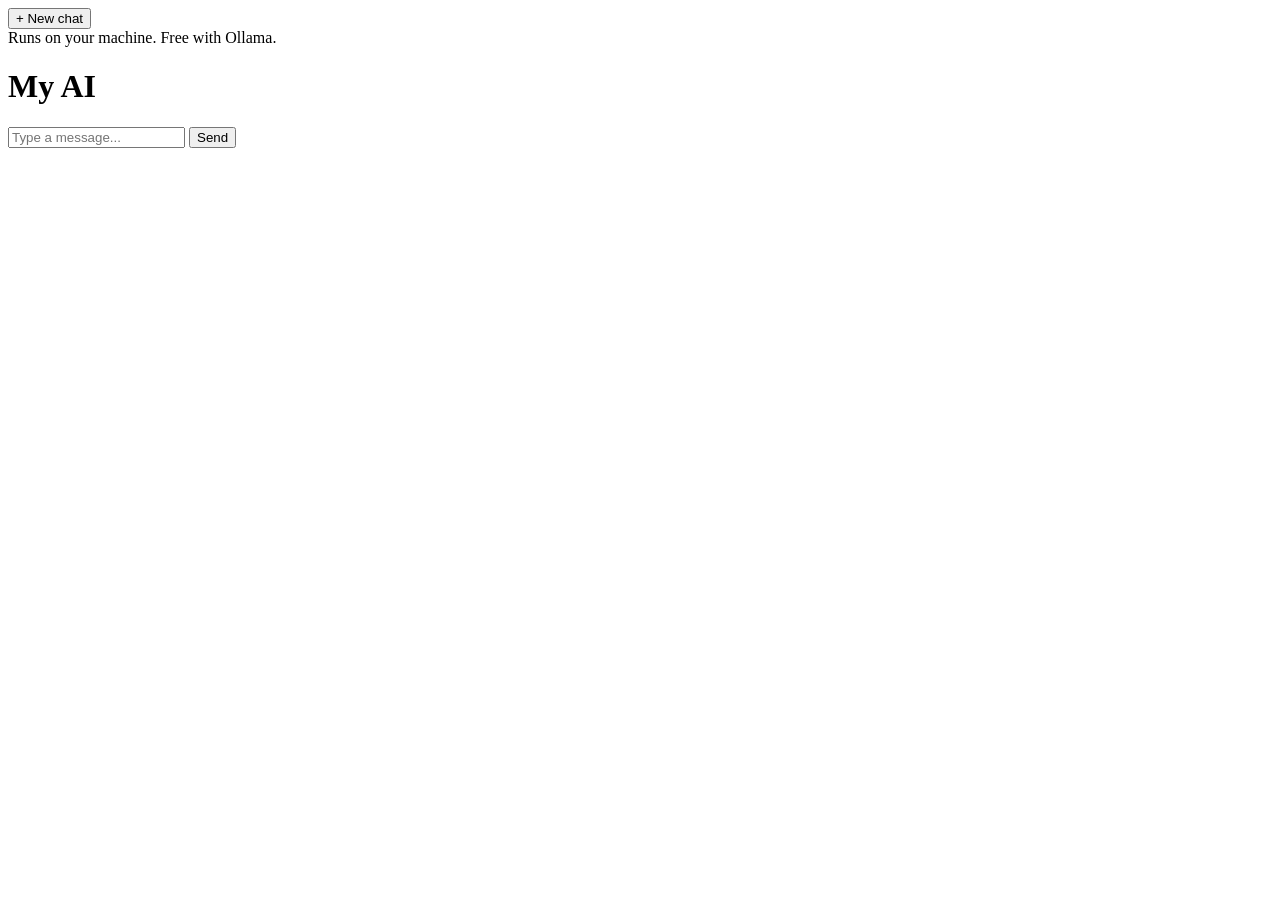
==== index.html @ eaf94121 "Add initial project files" ====
<!DOCTYPE html>
<html lang="en">
<head>
  <meta charset="UTF-8">
  <meta name="viewport" content="width=device-width, initial-scale=1.0">
  <title id="page-title">My AI</title>
  <link rel="stylesheet" href="/static/style.css">
</head>
<body>
  <div class="layout">
    <aside class="sidebar">
      <button id="new-chat" class="new-chat-btn">+ New chat</button>
      <div id="conversation-list" class="conversation-list"></div>
      <div class="sidebar-footer">Runs on your machine. Free with Ollama.</div>
    </aside>
    <main class="main">
      <header class="chat-header">
        <h1 id="app-name">My AI</h1>
      </header>
      <div id="messages" class="messages"></div>
      <div id="error-bar" class="error-bar hidden"></div>
      <form id="chat-form" class="composer">
        <input id="chat-input" type="text" placeholder="Type a message..." autocomplete="off">
        <button type="submit" id="send-btn">Send</button>
      </form>
    </main>
  </div>
  <script src="/static/app.js"></script>
</body>
</html>
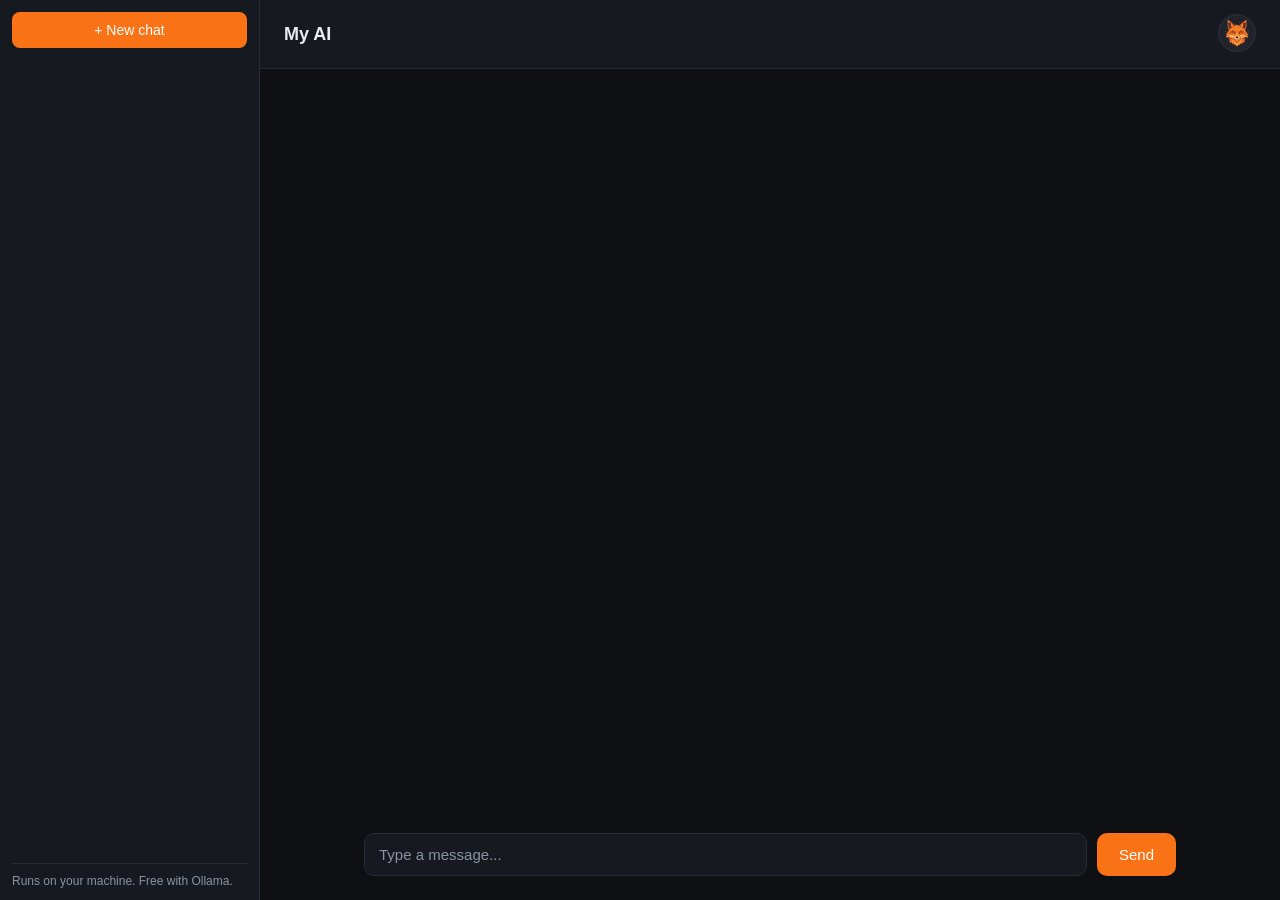
==== commit 6c182522: "Add avatar picker with 4 fox avatars (embedded as data URIs)" ====
--- a/index.html
+++ b/index.html
@@ -16,6 +16,12 @@
     <main class="main">
       <header class="chat-header">
         <h1 id="app-name">My AI</h1>
+        <div class="avatar-picker">
+          <button id="avatar-btn" class="avatar-btn" title="Choose avatar">
+            <img id="avatar-current" src="" alt="Kitsune avatar">
+          </button>
+          <div id="avatar-menu" class="avatar-menu hidden"></div>
+        </div>
       </header>
       <div id="messages" class="messages"></div>
       <div id="error-bar" class="error-bar hidden"></div>
@@ -25,6 +31,7 @@
       </form>
     </main>
   </div>
+  <script src="/static/avatars.js"></script>
   <script src="/static/app.js"></script>
 </body>
 </html>
--- a/static/style.css
+++ b/static/style.css
@@ -0,0 +1,424 @@
+:root {
+  color-scheme: dark;
+  --accent: #f97316;
+  --bg: #0e1013;
+  --panel: #16191f;
+  --border: #262b34;
+  --text: #e9ebf0;
+  --muted: #8b93a3;
+}
+
+* {
+  box-sizing: border-box;
+}
+
+body {
+  margin: 0;
+  font-family: -apple-system, BlinkMacSystemFont, "Segoe UI", Roboto, sans-serif;
+  background: var(--bg);
+  color: var(--text);
+}
+
+.layout {
+  display: flex;
+  height: 100vh;
+}
+
+.sidebar {
+  width: 260px;
+  background: var(--panel);
+  border-right: 1px solid var(--border);
+  display: flex;
+  flex-direction: column;
+  padding: 12px;
+}
+
+.new-chat-btn {
+  background: var(--accent);
+  color: #fff;
+  border: none;
+  border-radius: 8px;
+  padding: 10px;
+  font-size: 14px;
+  cursor: pointer;
+  margin-bottom: 12px;
+}
+
+.new-chat-btn:hover {
+  opacity: 0.9;
+}
+
+.conversation-list {
+  flex: 1;
+  overflow-y: auto;
+  display: flex;
+  flex-direction: column;
+  gap: 4px;
+}
+
+.conversation-item {
+  display: flex;
+  align-items: center;
+  justify-content: space-between;
+  padding: 9px 10px;
+  border-radius: 8px;
+  cursor: pointer;
+  font-size: 14px;
+}
+
+.conversation-item:hover {
+  background: var(--bg);
+}
+
+.conversation-item.active {
+  background: var(--bg);
+  border: 1px solid var(--border);
+}
+
+.conversation-title {
+  flex: 1;
+  overflow: hidden;
+  text-overflow: ellipsis;
+  white-space: nowrap;
+}
+
+.delete-btn {
+  background: none;
+  border: none;
+  color: var(--muted);
+  cursor: pointer;
+  font-size: 14px;
+  padding: 2px 6px;
+}
+
+.delete-btn:hover {
+  color: #f87171;
+}
+
+.sidebar-footer {
+  font-size: 12px;
+  color: var(--muted);
+  padding-top: 10px;
+  border-top: 1px solid var(--border);
+}
+
+.main {
+  flex: 1;
+  display: flex;
+  flex-direction: column;
+  min-width: 0;
+}
+
+.chat-header {
+  padding: 14px 24px;
+  border-bottom: 1px solid var(--border);
+  background: var(--panel);
+  display: flex;
+  align-items: center;
+  justify-content: space-between;
+}
+
+.chat-header h1 {
+  margin: 0;
+  font-size: 18px;
+  font-weight: 600;
+}
+
+/* Avatar picker in the header. */
+.avatar-picker {
+  position: relative;
+}
+
+.avatar-btn {
+  background: none;
+  border: 2px solid var(--border);
+  border-radius: 50%;
+  cursor: pointer;
+  padding: 0;
+  width: 38px;
+  height: 38px;
+  overflow: hidden;
+}
+
+.avatar-btn:hover {
+  border-color: var(--accent);
+}
+
+.avatar-btn img {
+  width: 100%;
+  height: 100%;
+  object-fit: cover;
+  display: block;
+}
+
+.avatar-menu {
+  position: absolute;
+  right: 0;
+  top: 46px;
+  z-index: 20;
+  background: var(--panel);
+  border: 1px solid var(--border);
+  border-radius: 12px;
+  padding: 8px;
+  display: grid;
+  grid-template-columns: repeat(2, 1fr);
+  gap: 6px;
+  box-shadow: 0 4px 16px rgba(0, 0, 0, 0.45);
+}
+
+.avatar-menu.hidden {
+  display: none;
+}
+
+.avatar-option {
+  background: none;
+  border: 2px solid transparent;
+  border-radius: 10px;
+  cursor: pointer;
+  padding: 4px;
+}
+
+.avatar-option img {
+  width: 56px;
+  height: 56px;
+  border-radius: 50%;
+  object-fit: cover;
+  display: block;
+}
+
+.avatar-option span {
+  font-size: 11px;
+  color: var(--muted);
+  display: block;
+  margin-top: 4px;
+}
+
+.avatar-option:hover {
+  border-color: var(--border);
+}
+
+.avatar-option.selected {
+  border-color: var(--accent);
+}
+
+.avatar-option.selected span {
+  color: var(--text);
+}
+
+/* Avatar shown beside assistant messages. */
+.message.assistant {
+  margin-left: 46px;
+}
+
+.msg-avatar {
+  position: absolute;
+  left: -46px;
+  top: 2px;
+  width: 34px;
+  height: 34px;
+  border-radius: 50%;
+  object-fit: cover;
+  border: 1px solid var(--border);
+}
+
+.messages {
+  flex: 1;
+  overflow-y: auto;
+  padding: 24px;
+  display: flex;
+  flex-direction: column;
+  gap: 14px;
+  max-width: 860px;
+  width: 100%;
+  margin: 0 auto;
+}
+
+.message {
+  max-width: 80%;
+  padding: 10px 14px;
+  border-radius: 12px;
+  font-size: 15px;
+  line-height: 1.5;
+  white-space: pre-wrap;
+  word-wrap: break-word;
+}
+
+.message.user {
+  align-self: flex-end;
+  background: var(--accent);
+  color: #fff;
+}
+
+.message.assistant {
+  align-self: flex-start;
+  background: var(--panel);
+  border: 1px solid var(--border);
+}
+
+.message a {
+  color: var(--accent);
+}
+
+.message.user a {
+  color: #fff;
+}
+
+.message {
+  position: relative;
+}
+
+/* Hover toolbar: react, reply, copy. */
+.message-actions {
+  position: absolute;
+  top: -15px;
+  right: 8px;
+  display: none;
+  gap: 2px;
+  background: var(--panel);
+  border: 1px solid var(--border);
+  border-radius: 10px;
+  padding: 2px 4px;
+  box-shadow: 0 2px 8px rgba(0, 0, 0, 0.35);
+  z-index: 5;
+}
+
+.message:hover .message-actions,
+.message.show-actions .message-actions,
+.message:focus-within .message-actions {
+  display: flex;
+}
+
+.message.streaming .message-actions {
+  display: none;
+}
+
+.action-btn {
+  background: none;
+  border: none;
+  cursor: pointer;
+  font-size: 14px;
+  line-height: 1;
+  padding: 3px 5px;
+  border-radius: 6px;
+}
+
+.action-btn:hover {
+  background: rgba(128, 128, 128, 0.25);
+}
+
+.emoji-picker {
+  position: absolute;
+  top: 20px;
+  right: 8px;
+  display: flex;
+  gap: 2px;
+  background: var(--panel);
+  border: 1px solid var(--border);
+  border-radius: 10px;
+  padding: 4px 6px;
+  box-shadow: 0 2px 8px rgba(0, 0, 0, 0.35);
+  z-index: 6;
+}
+
+.emoji-picker.hidden {
+  display: none;
+}
+
+.emoji-option {
+  background: none;
+  border: none;
+  cursor: pointer;
+  font-size: 18px;
+  padding: 2px 4px;
+  border-radius: 6px;
+  line-height: 1;
+}
+
+.emoji-option:hover {
+  background: rgba(128, 128, 128, 0.25);
+  transform: scale(1.25);
+}
+
+.reaction-badge {
+  position: absolute;
+  bottom: -11px;
+  right: 10px;
+  background: var(--panel);
+  border: 1px solid var(--border);
+  border-radius: 10px;
+  padding: 0 6px;
+  font-size: 13px;
+  line-height: 1.7;
+}
+
+.message.assistant.streaming::after {
+  content: "▍";
+  animation: blink 1s infinite;
+}
+
+@keyframes blink {
+  50% { opacity: 0; }
+}
+
+.error-bar {
+  margin: 0 auto 8px;
+  max-width: 860px;
+  width: calc(100% - 48px);
+  background: #2a1518;
+  border: 1px solid #5b2328;
+  color: #fca5a5;
+  padding: 10px 14px;
+  border-radius: 8px;
+  font-size: 14px;
+}
+
+.error-bar.hidden {
+  display: none;
+}
+
+.composer {
+  display: flex;
+  gap: 10px;
+  padding: 16px 24px 24px;
+  max-width: 860px;
+  width: 100%;
+  margin: 0 auto;
+}
+
+.composer input {
+  flex: 1;
+  padding: 12px 14px;
+  border: 1px solid var(--border);
+  border-radius: 10px;
+  font-size: 15px;
+  outline: none;
+  background: var(--panel);
+  color: var(--text);
+}
+
+.composer input::placeholder {
+  color: var(--muted);
+}
+
+.composer input:focus {
+  border-color: var(--accent);
+}
+
+.composer button {
+  background: var(--accent);
+  color: #fff;
+  border: none;
+  border-radius: 10px;
+  padding: 0 22px;
+  font-size: 15px;
+  cursor: pointer;
+}
+
+.composer button:hover {
+  opacity: 0.9;
+}
+
+.composer button:disabled {
+  opacity: 0.5;
+  cursor: default;
+}
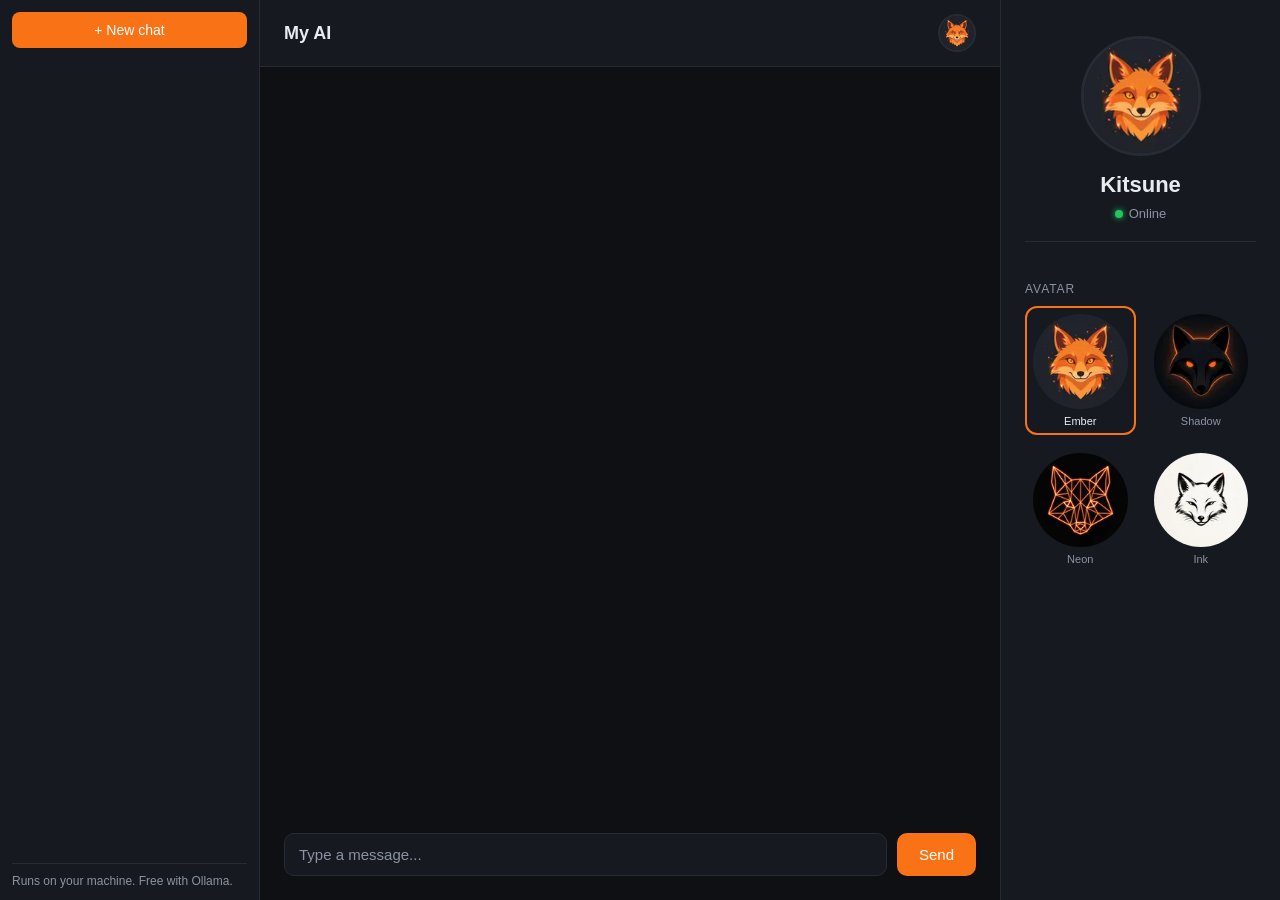
==== commit 5c13ba93: "Add right-side profile panel with large avatar, status, and avatar picker" ====
--- a/index.html
+++ b/index.html
@@ -16,12 +16,9 @@
     <main class="main">
       <header class="chat-header">
         <h1 id="app-name">My AI</h1>
-        <div class="avatar-picker">
-          <button id="avatar-btn" class="avatar-btn" title="Choose avatar">
-            <img id="avatar-current" src="" alt="Kitsune avatar">
-          </button>
-          <div id="avatar-menu" class="avatar-menu hidden"></div>
-        </div>
+        <button id="panel-toggle" class="panel-toggle" title="Profile">
+          <img id="panel-toggle-avatar" src="" alt="Profile">
+        </button>
       </header>
       <div id="messages" class="messages"></div>
       <div id="error-bar" class="error-bar hidden"></div>
@@ -30,8 +27,19 @@
         <button type="submit" id="send-btn">Send</button>
       </form>
     </main>
+    <aside class="profile-panel" id="profile-panel">
+      <div class="profile-avatar-wrap">
+        <img id="profile-avatar" src="" alt="Kitsune avatar">
+      </div>
+      <h2 id="profile-name">Kitsune</h2>
+      <div class="profile-status"><span class="status-dot"></span>Online</div>
+      <div class="profile-divider"></div>
+      <p class="profile-vibe" id="profile-vibe"></p>
+      <div class="profile-section-label">Avatar</div>
+      <div id="profile-avatar-grid" class="profile-avatar-grid"></div>
+    </aside>
   </div>
   <script src="/static/avatars.js"></script>
   <script src="/static/app.js"></script>
 </body>
-</html>
+</html>
--- a/static/style.css
+++ b/static/style.css
@@ -124,12 +124,8 @@
   font-weight: 600;
 }
 
-/* Avatar picker in the header. */
-.avatar-picker {
-  position: relative;
-}
-
-.avatar-btn {
+/* Small avatar button in the header toggles the profile panel. */
+.panel-toggle {
   background: none;
   border: 2px solid var(--border);
   border-radius: 50%;
@@ -138,71 +134,146 @@
   width: 38px;
   height: 38px;
   overflow: hidden;
-}
-
-.avatar-btn:hover {
+  flex-shrink: 0;
+}
+
+.panel-toggle:hover {
   border-color: var(--accent);
 }
 
-.avatar-btn img {
+.panel-toggle img {
   width: 100%;
   height: 100%;
   object-fit: cover;
   display: block;
 }
 
-.avatar-menu {
-  position: absolute;
-  right: 0;
-  top: 46px;
-  z-index: 20;
-  background: var(--panel);
-  border: 1px solid var(--border);
-  border-radius: 12px;
-  padding: 8px;
+/* Right-side profile panel. */
+.profile-panel {
+  width: 280px;
+  flex-shrink: 0;
+  background: var(--panel);
+  border-left: 1px solid var(--border);
+  padding: 36px 24px;
+  display: flex;
+  flex-direction: column;
+  align-items: center;
+  overflow-y: auto;
+}
+
+.profile-panel.hidden {
+  display: none;
+}
+
+.profile-avatar-wrap img {
+  width: 120px;
+  height: 120px;
+  border-radius: 50%;
+  object-fit: cover;
+  border: 3px solid var(--border);
+  display: block;
+}
+
+.profile-panel h2 {
+  margin: 16px 0 0;
+  font-size: 22px;
+  font-weight: 600;
+}
+
+.profile-status {
+  display: flex;
+  align-items: center;
+  gap: 6px;
+  margin-top: 8px;
+  font-size: 13px;
+  color: var(--muted);
+}
+
+.status-dot {
+  width: 8px;
+  height: 8px;
+  border-radius: 50%;
+  background: #22c55e;
+  box-shadow: 0 0 6px #22c55e;
+}
+
+.profile-divider {
+  width: 100%;
+  border-top: 1px solid var(--border);
+  margin: 20px 0;
+}
+
+.profile-vibe {
+  margin: 0 0 4px;
+  font-size: 13px;
+  line-height: 1.5;
+  color: var(--muted);
+  text-align: center;
+  font-style: italic;
+}
+
+.profile-section-label {
+  margin-top: 16px;
+  font-size: 12px;
+  text-transform: uppercase;
+  letter-spacing: 0.08em;
+  color: var(--muted);
+  align-self: flex-start;
+}
+
+.profile-avatar-grid {
   display: grid;
   grid-template-columns: repeat(2, 1fr);
-  gap: 6px;
-  box-shadow: 0 4px 16px rgba(0, 0, 0, 0.45);
-}
-
-.avatar-menu.hidden {
-  display: none;
-}
-
-.avatar-option {
+  gap: 10px;
+  width: 100%;
+  margin-top: 10px;
+}
+
+.profile-avatar-option {
   background: none;
   border: 2px solid transparent;
-  border-radius: 10px;
-  cursor: pointer;
-  padding: 4px;
-}
-
-.avatar-option img {
-  width: 56px;
-  height: 56px;
+  border-radius: 12px;
+  cursor: pointer;
+  padding: 6px;
+}
+
+.profile-avatar-option img {
+  width: 100%;
+  aspect-ratio: 1;
   border-radius: 50%;
   object-fit: cover;
   display: block;
 }
 
-.avatar-option span {
+.profile-avatar-option span {
   font-size: 11px;
   color: var(--muted);
   display: block;
-  margin-top: 4px;
-}
-
-.avatar-option:hover {
+  margin-top: 6px;
+  text-align: center;
+}
+
+.profile-avatar-option:hover {
   border-color: var(--border);
 }
 
-.avatar-option.selected {
+.profile-avatar-option.selected {
   border-color: var(--accent);
 }
 
-.avatar-option.selected span {
+.profile-avatar-option.selected span {
   color: var(--text);
+}
+
+@media (max-width: 1100px) {
+  .profile-panel {
+    position: fixed;
+    right: 0;
+    top: 0;
+    bottom: 0;
+    z-index: 50;
+    box-shadow: -8px 0 24px rgba(0, 0, 0, 0.45);
+  }
 }
 
 /* Avatar shown beside assistant messages. */
@@ -219,6 +290,23 @@
   border-radius: 50%;
   object-fit: cover;
   border: 1px solid var(--border);
+}
+
+/* Avatar pulses gently while its message is streaming: a "thinking" indicator. */
+.message.assistant.streaming .msg-avatar {
+  animation: avatar-thinking 1.2s ease-in-out infinite;
+  border-color: var(--accent);
+}
+
+@keyframes avatar-thinking {
+  0%, 100% {
+    transform: scale(1);
+    filter: brightness(1);
+  }
+  50% {
+    transform: scale(1.1);
+    filter: brightness(1.3);
+  }
 }
 
 .messages {
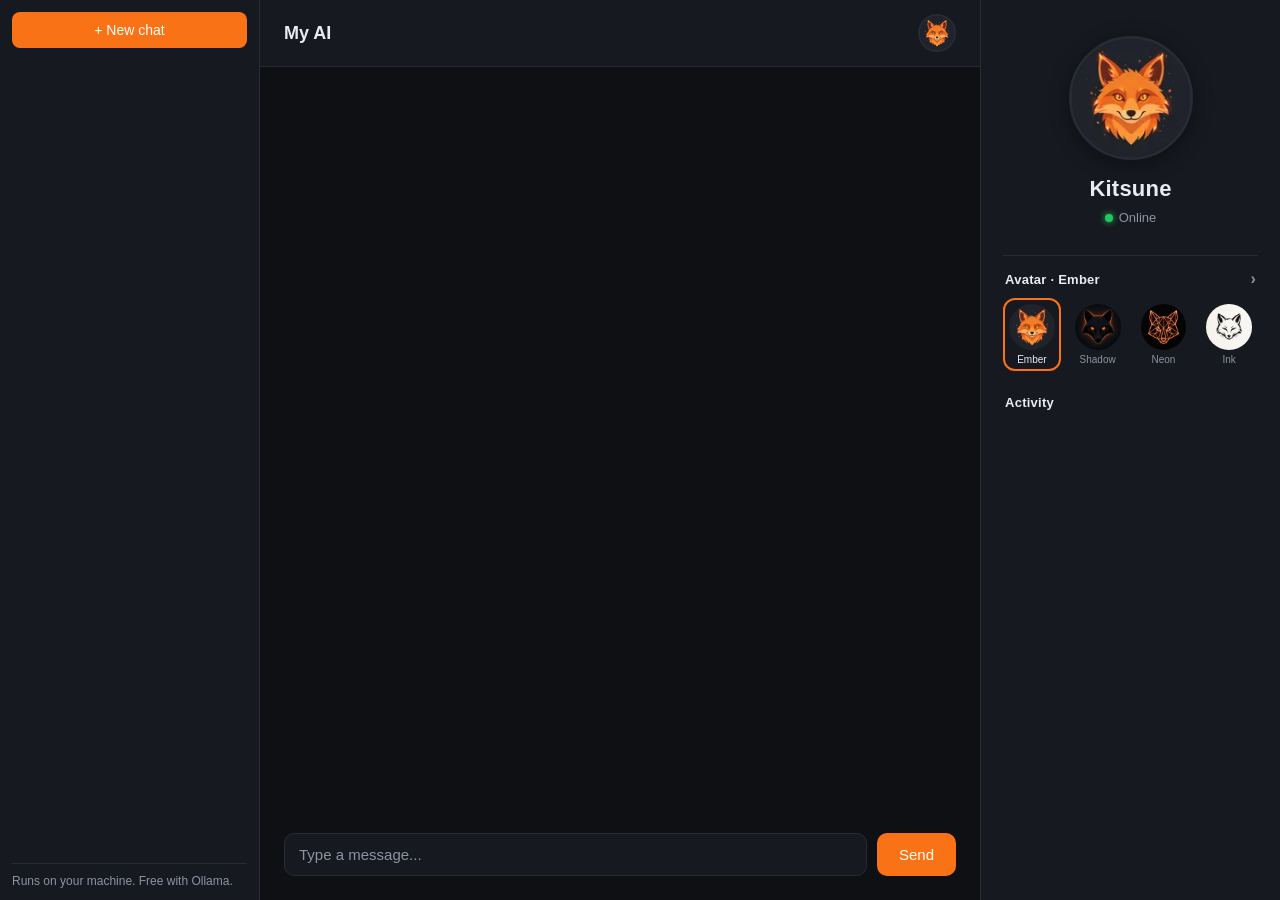
==== commit 716a4ae7: "Collapsible avatar picker plus activity feed in the profile panel" ====
--- a/index.html
+++ b/index.html
@@ -33,10 +33,21 @@
       </div>
       <h2 id="profile-name">Kitsune</h2>
       <div class="profile-status"><span class="status-dot"></span>Online</div>
+      <p class="profile-vibe" id="profile-vibe"></p>
       <div class="profile-divider"></div>
-      <p class="profile-vibe" id="profile-vibe"></p>
-      <div class="profile-section-label">Avatar</div>
-      <div id="profile-avatar-grid" class="profile-avatar-grid"></div>
+      <div class="profile-section">
+        <button class="profile-section-header" id="avatar-section-toggle">
+          <span>Avatar · <span id="avatar-current-name">Ember</span></span>
+          <span class="section-chevron" id="avatar-chevron">›</span>
+        </button>
+        <div id="profile-avatar-grid" class="profile-avatar-grid"></div>
+      </div>
+      <div class="profile-section activity-section">
+        <div class="profile-section-header static">
+          <span>Activity</span>
+        </div>
+        <div id="activity-feed" class="activity-feed"></div>
+      </div>
     </aside>
   </div>
   <script src="/static/avatars.js"></script>
--- a/static/style.css
+++ b/static/style.css
@@ -150,11 +150,11 @@
 
 /* Right-side profile panel. */
 .profile-panel {
-  width: 280px;
+  width: 300px;
   flex-shrink: 0;
   background: var(--panel);
   border-left: 1px solid var(--border);
-  padding: 36px 24px;
+  padding: 36px 22px 22px;
   display: flex;
   flex-direction: column;
   align-items: center;
@@ -166,18 +166,20 @@
 }
 
 .profile-avatar-wrap img {
-  width: 120px;
-  height: 120px;
+  width: 124px;
+  height: 124px;
   border-radius: 50%;
   object-fit: cover;
   border: 3px solid var(--border);
   display: block;
+  box-shadow: 0 4px 20px rgba(0, 0, 0, 0.4);
 }
 
 .profile-panel h2 {
   margin: 16px 0 0;
   font-size: 22px;
   font-weight: 600;
+  letter-spacing: 0.01em;
 }
 
 .profile-status {
@@ -197,14 +199,8 @@
   box-shadow: 0 0 6px #22c55e;
 }
 
-.profile-divider {
-  width: 100%;
-  border-top: 1px solid var(--border);
-  margin: 20px 0;
-}
-
 .profile-vibe {
-  margin: 0 0 4px;
+  margin: 10px 0 0;
   font-size: 13px;
   line-height: 1.5;
   color: var(--muted);
@@ -212,21 +208,56 @@
   font-style: italic;
 }
 
-.profile-section-label {
-  margin-top: 16px;
-  font-size: 12px;
-  text-transform: uppercase;
-  letter-spacing: 0.08em;
-  color: var(--muted);
-  align-self: flex-start;
+.profile-divider {
+  width: 100%;
+  border-top: 1px solid var(--border);
+  margin: 20px 0 4px;
+}
+
+.profile-section {
+  width: 100%;
+}
+
+.profile-section-header {
+  width: 100%;
+  display: flex;
+  align-items: center;
+  justify-content: space-between;
+  background: none;
+  border: none;
+  padding: 10px 2px;
+  font-size: 13px;
+  font-weight: 600;
+  color: var(--text);
+  cursor: pointer;
+  letter-spacing: 0.02em;
+}
+
+.profile-section-header.static {
+  cursor: default;
+}
+
+.section-chevron {
+  color: var(--muted);
+  font-size: 16px;
+  transition: transform 0.2s;
+  display: inline-block;
+}
+
+.section-chevron.collapsed {
+  transform: rotate(-90deg);
 }
 
 .profile-avatar-grid {
   display: grid;
-  grid-template-columns: repeat(2, 1fr);
-  gap: 10px;
-  width: 100%;
-  margin-top: 10px;
+  grid-template-columns: repeat(4, 1fr);
+  gap: 8px;
+  width: 100%;
+  padding-bottom: 6px;
+}
+
+.profile-avatar-grid.hidden {
+  display: none;
 }
 
 .profile-avatar-option {
@@ -234,7 +265,7 @@
   border: 2px solid transparent;
   border-radius: 12px;
   cursor: pointer;
-  padding: 6px;
+  padding: 4px;
 }
 
 .profile-avatar-option img {
@@ -246,10 +277,10 @@
 }
 
 .profile-avatar-option span {
-  font-size: 11px;
+  font-size: 10px;
   color: var(--muted);
   display: block;
-  margin-top: 6px;
+  margin-top: 4px;
   text-align: center;
 }
 
@@ -263,6 +294,83 @@
 
 .profile-avatar-option.selected span {
   color: var(--text);
+}
+
+/* Activity feed. */
+.activity-section {
+  flex: 1;
+  display: flex;
+  flex-direction: column;
+  min-height: 0;
+  margin-top: 8px;
+}
+
+.activity-feed {
+  overflow-y: auto;
+  display: flex;
+  flex-direction: column;
+  padding-bottom: 8px;
+}
+
+.activity-day {
+  font-size: 11px;
+  text-transform: uppercase;
+  letter-spacing: 0.08em;
+  color: var(--muted);
+  margin: 12px 2px 6px;
+}
+
+.activity-item {
+  display: flex;
+  gap: 10px;
+  align-items: flex-start;
+  padding: 9px 8px;
+  border-radius: 10px;
+}
+
+.activity-item:hover {
+  background: var(--bg);
+}
+
+.activity-icon {
+  width: 30px;
+  height: 30px;
+  flex-shrink: 0;
+  border-radius: 9px;
+  background: var(--bg);
+  border: 1px solid var(--border);
+  display: flex;
+  align-items: center;
+  justify-content: center;
+  font-size: 14px;
+}
+
+.activity-text {
+  min-width: 0;
+  flex: 1;
+}
+
+.activity-label {
+  font-size: 13px;
+  line-height: 1.4;
+  overflow: hidden;
+  text-overflow: ellipsis;
+  display: -webkit-box;
+  -webkit-line-clamp: 2;
+  -webkit-box-orient: vertical;
+}
+
+.activity-detail {
+  font-size: 11px;
+  color: var(--muted);
+  margin-top: 2px;
+}
+
+.activity-empty {
+  font-size: 13px;
+  color: var(--muted);
+  text-align: center;
+  padding: 20px 0;
 }
 
 @media (max-width: 1100px) {
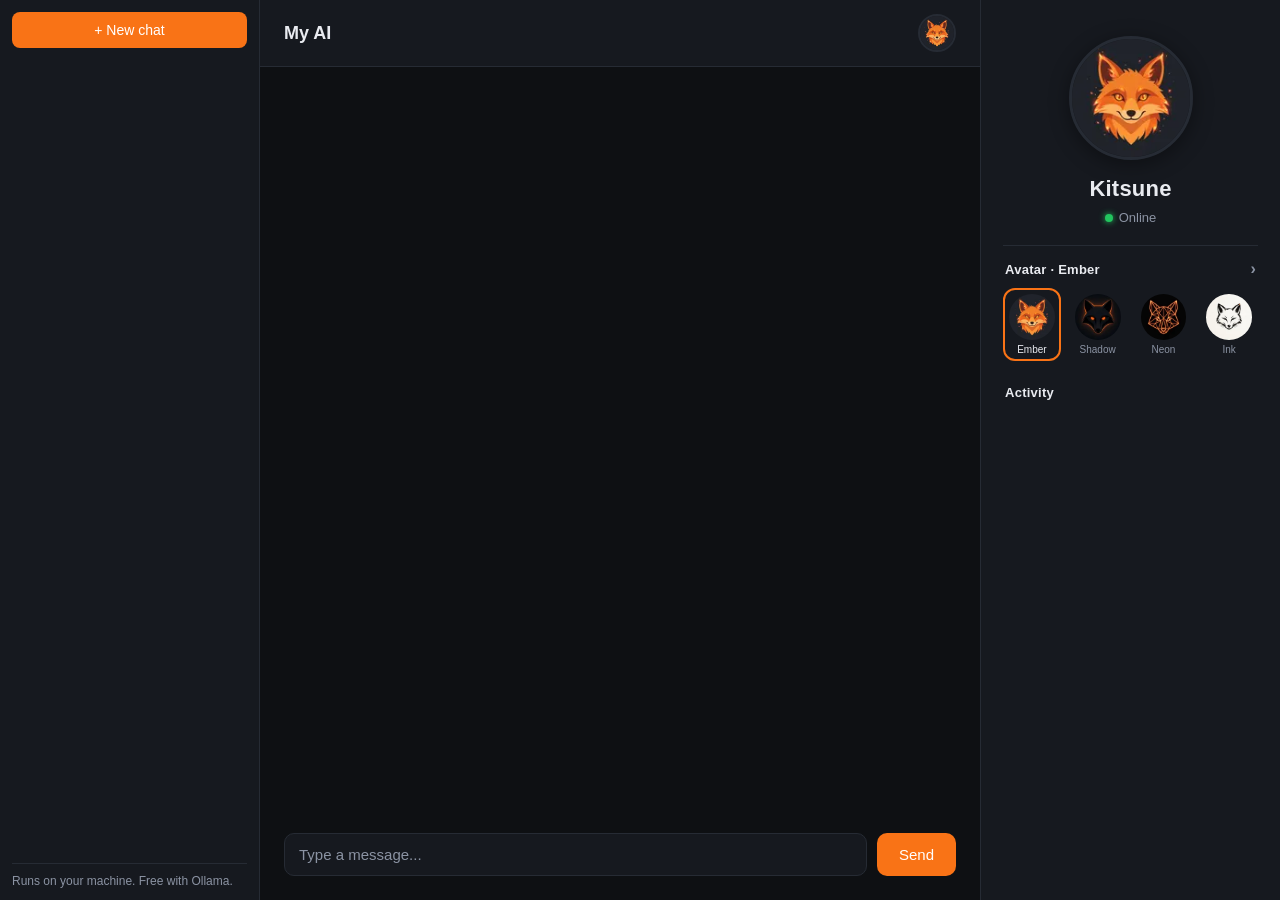
==== commit 61d974b1: "Remove the bio line under the avatar in the profile panel" ====
--- a/index.html
+++ b/index.html
@@ -33,7 +33,6 @@
       </div>
       <h2 id="profile-name">Kitsune</h2>
       <div class="profile-status"><span class="status-dot"></span>Online</div>
-      <p class="profile-vibe" id="profile-vibe"></p>
       <div class="profile-divider"></div>
       <div class="profile-section">
         <button class="profile-section-header" id="avatar-section-toggle">
--- a/static/style.css
+++ b/static/style.css
@@ -197,15 +197,6 @@
   border-radius: 50%;
   background: #22c55e;
   box-shadow: 0 0 6px #22c55e;
-}
-
-.profile-vibe {
-  margin: 10px 0 0;
-  font-size: 13px;
-  line-height: 1.5;
-  color: var(--muted);
-  text-align: center;
-  font-style: italic;
 }
 
 .profile-divider {
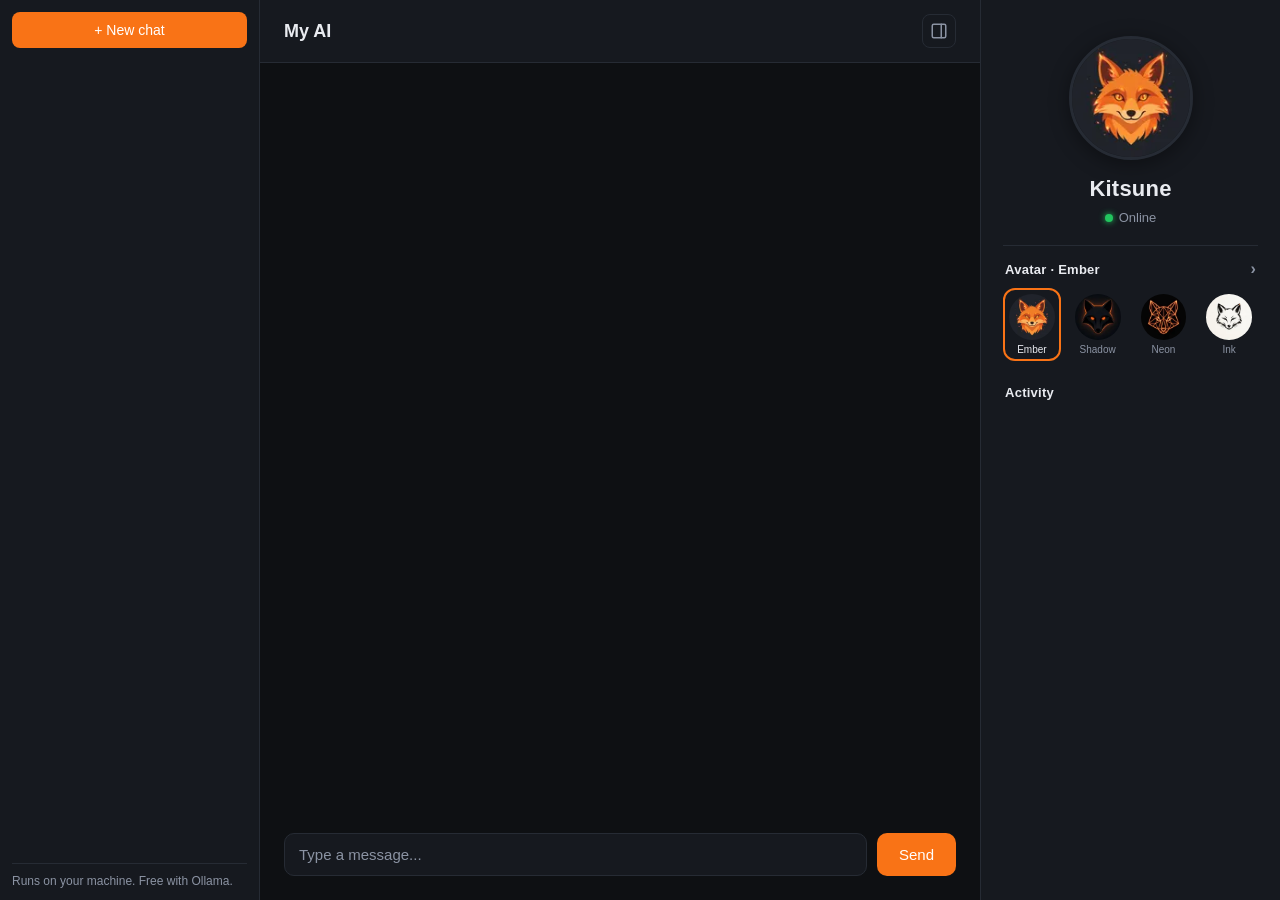
==== commit 6ed126c5: "Working-state avatars, idle float animation, remove header avatar button" ====
--- a/index.html
+++ b/index.html
@@ -16,8 +16,8 @@
     <main class="main">
       <header class="chat-header">
         <h1 id="app-name">My AI</h1>
-        <button id="panel-toggle" class="panel-toggle" title="Profile">
-          <img id="panel-toggle-avatar" src="" alt="Profile">
+        <button id="panel-toggle" class="panel-toggle" title="Toggle profile panel">
+          <svg width="18" height="18" viewBox="0 0 24 24" fill="none" stroke="currentColor" stroke-width="2" stroke-linecap="round" stroke-linejoin="round"><rect x="3" y="3" width="18" height="18" rx="2"/><line x1="15" y1="3" x2="15" y2="21"/></svg>
         </button>
       </header>
       <div id="messages" class="messages"></div>
--- a/static/style.css
+++ b/static/style.css
@@ -124,28 +124,25 @@
   font-weight: 600;
 }
 
-/* Small avatar button in the header toggles the profile panel. */
+/* Plain icon button in the header toggles the profile panel. */
 .panel-toggle {
   background: none;
-  border: 2px solid var(--border);
-  border-radius: 50%;
+  border: 1px solid var(--border);
+  border-radius: 8px;
   cursor: pointer;
   padding: 0;
-  width: 38px;
-  height: 38px;
-  overflow: hidden;
+  width: 34px;
+  height: 34px;
   flex-shrink: 0;
+  color: var(--muted);
+  display: flex;
+  align-items: center;
+  justify-content: center;
 }
 
 .panel-toggle:hover {
   border-color: var(--accent);
-}
-
-.panel-toggle img {
-  width: 100%;
-  height: 100%;
-  object-fit: cover;
-  display: block;
+  color: var(--text);
 }
 
 /* Right-side profile panel. */
@@ -173,6 +170,17 @@
   border: 3px solid var(--border);
   display: block;
   box-shadow: 0 4px 20px rgba(0, 0, 0, 0.4);
+  animation: avatar-idle 5s ease-in-out infinite;
+}
+
+/* Gentle idle float, like a breathing presence when sitting there. */
+@keyframes avatar-idle {
+  0%, 100% {
+    transform: translateY(0);
+  }
+  50% {
+    transform: translateY(-5px);
+  }
 }
 
 .profile-panel h2 {
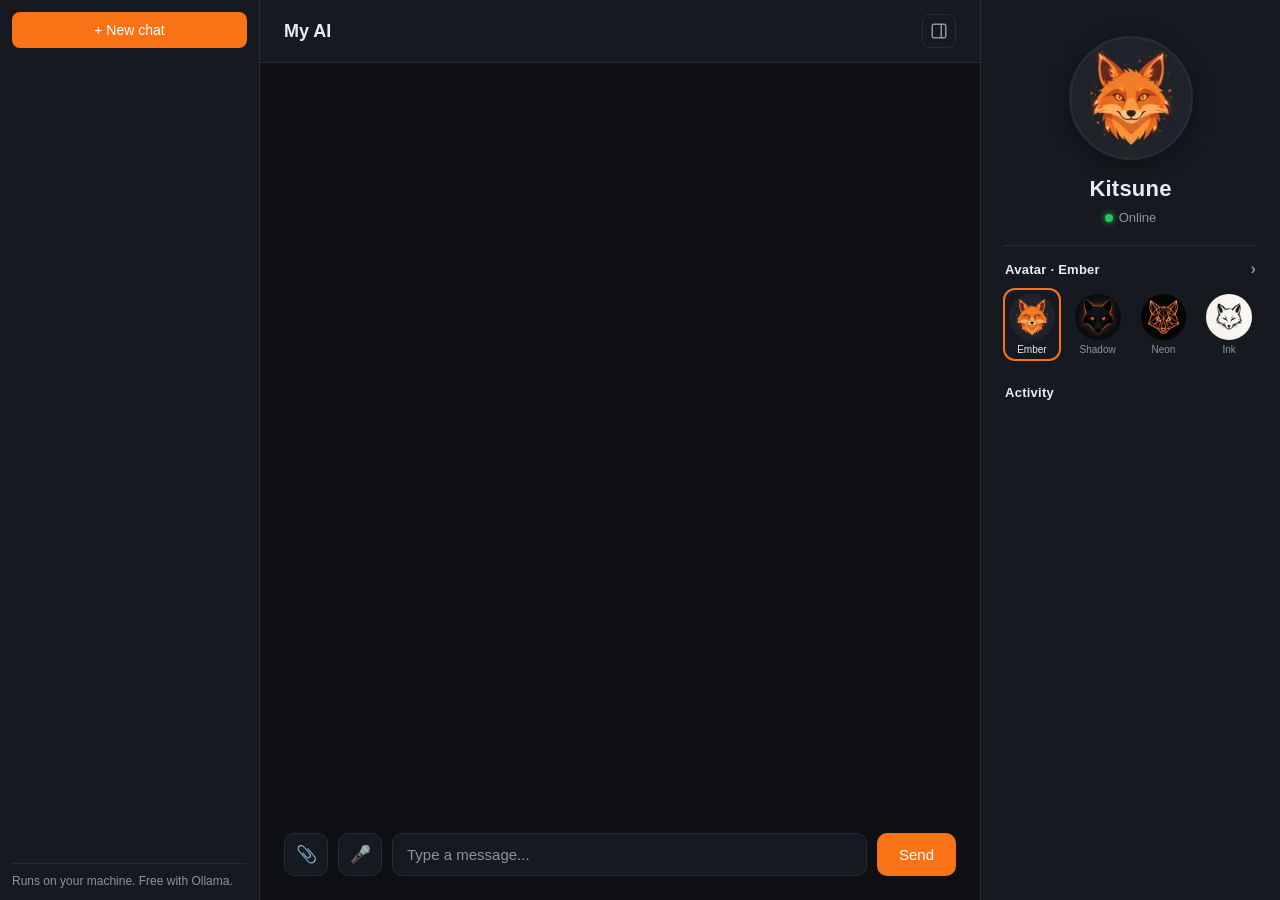
==== commit 3fd0c973: "File attachments with vision support, voice input, terminal-style input history, remove message avat" ====
--- a/index.html
+++ b/index.html
@@ -22,7 +22,11 @@
       </header>
       <div id="messages" class="messages"></div>
       <div id="error-bar" class="error-bar hidden"></div>
+      <div id="attach-chips" class="attach-chips hidden"></div>
       <form id="chat-form" class="composer">
+        <input type="file" id="file-input" multiple hidden>
+        <button type="button" id="attach-btn" class="icon-btn" title="Attach files">📎</button>
+        <button type="button" id="mic-btn" class="icon-btn" title="Voice input">🎤</button>
         <input id="chat-input" type="text" placeholder="Type a message..." autocomplete="off">
         <button type="submit" id="send-btn">Send</button>
       </form>
--- a/static/style.css
+++ b/static/style.css
@@ -383,39 +383,6 @@
   }
 }
 
-/* Avatar shown beside assistant messages. */
-.message.assistant {
-  margin-left: 46px;
-}
-
-.msg-avatar {
-  position: absolute;
-  left: -46px;
-  top: 2px;
-  width: 34px;
-  height: 34px;
-  border-radius: 50%;
-  object-fit: cover;
-  border: 1px solid var(--border);
-}
-
-/* Avatar pulses gently while its message is streaming: a "thinking" indicator. */
-.message.assistant.streaming .msg-avatar {
-  animation: avatar-thinking 1.2s ease-in-out infinite;
-  border-color: var(--accent);
-}
-
-@keyframes avatar-thinking {
-  0%, 100% {
-    transform: scale(1);
-    filter: brightness(1);
-  }
-  50% {
-    transform: scale(1.1);
-    filter: brightness(1.3);
-  }
-}
-
 .messages {
   flex: 1;
   overflow-y: auto;
@@ -456,6 +423,20 @@
 
 .message.user a {
   color: #fff;
+}
+
+/* Rendered markdown inside messages. */
+.message ul {
+  margin: 8px 0;
+  padding-left: 20px;
+}
+
+.message li {
+  margin: 4px 0;
+}
+
+.message strong {
+  font-weight: 600;
 }
 
 .message {
@@ -617,3 +598,88 @@
   opacity: 0.5;
   cursor: default;
 }
+
+.composer .icon-btn {
+  background: var(--panel);
+  border: 1px solid var(--border);
+  color: var(--muted);
+  border-radius: 10px;
+  padding: 0;
+  width: 44px;
+  flex-shrink: 0;
+  font-size: 17px;
+  display: flex;
+  align-items: center;
+  justify-content: center;
+}
+
+.composer .icon-btn:hover {
+  color: var(--text);
+  border-color: var(--accent);
+  opacity: 1;
+}
+
+.composer .icon-btn.recording {
+  color: #f87171;
+  border-color: #f87171;
+  animation: mic-pulse 1.2s ease-in-out infinite;
+}
+
+@keyframes mic-pulse {
+  0%, 100% { box-shadow: 0 0 0 0 rgba(248, 113, 113, 0.4); }
+  50% { box-shadow: 0 0 0 6px rgba(248, 113, 113, 0); }
+}
+
+/* Attachment chips above the composer. */
+.attach-chips {
+  display: flex;
+  flex-wrap: wrap;
+  gap: 8px;
+  max-width: 860px;
+  width: 100%;
+  margin: 0 auto;
+  padding: 0 24px 8px;
+}
+
+.attach-chips.hidden {
+  display: none;
+}
+
+.chip {
+  display: flex;
+  align-items: center;
+  gap: 6px;
+  background: var(--panel);
+  border: 1px solid var(--border);
+  border-radius: 8px;
+  padding: 6px 6px 6px 10px;
+  font-size: 12px;
+  max-width: 220px;
+}
+
+.chip img {
+  width: 24px;
+  height: 24px;
+  border-radius: 6px;
+  object-fit: cover;
+}
+
+.chip span {
+  overflow: hidden;
+  text-overflow: ellipsis;
+  white-space: nowrap;
+}
+
+.chip button {
+  background: none;
+  border: none;
+  color: var(--muted);
+  cursor: pointer;
+  font-size: 14px;
+  padding: 0 4px;
+  line-height: 1;
+}
+
+.chip button:hover {
+  color: #f87171;
+}
